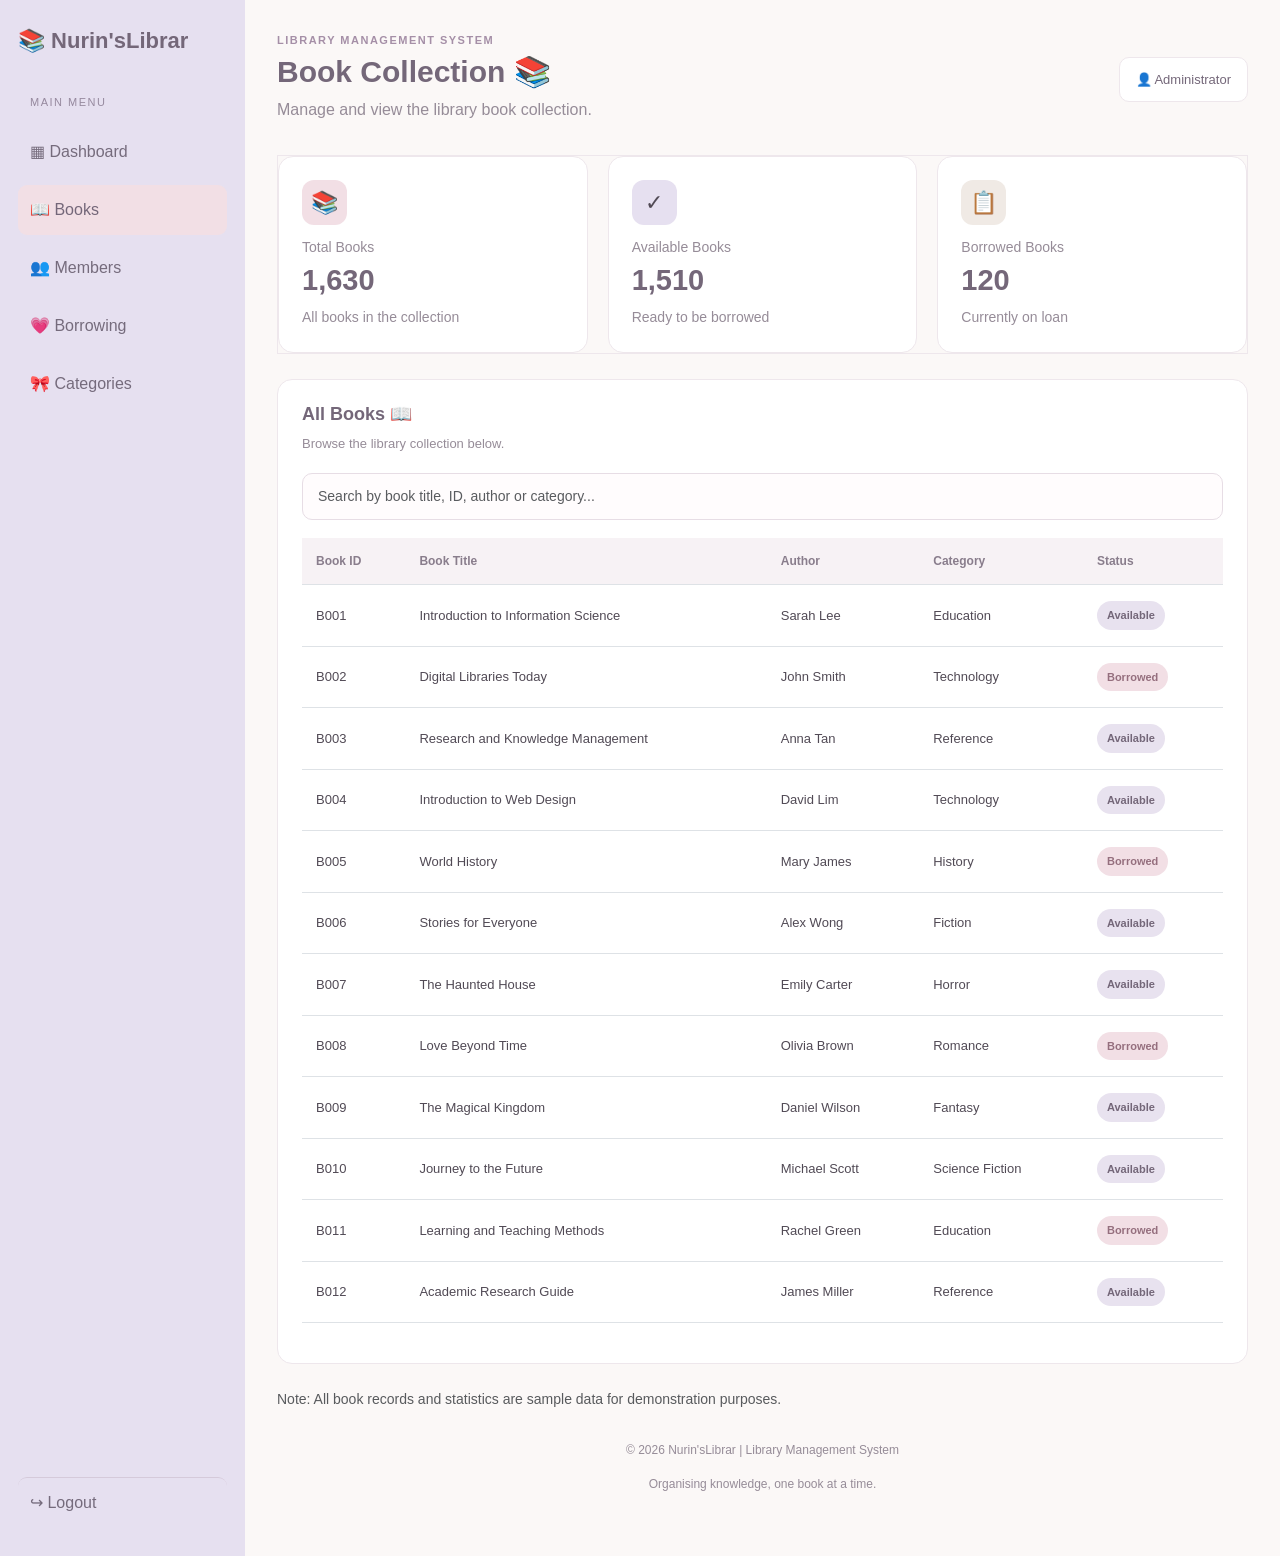
==== books.html @ b4019774 "Add files via upload" ====
<!DOCTYPE html>
<html lang="en">
<head>
    <meta charset="UTF-8">
    <meta name="viewport" content="width=device-width, initial-scale=1.0">

    <title>Books | Nurin'sLibrar</title>

    <link href="https://cdn.jsdelivr.net/npm/bootstrap@5.3.3/dist/css/bootstrap.min.css"
          rel="stylesheet">
    <link rel="stylesheet" href="style.css">
</head>

<body class="dashboard-page">

<div class="dashboard-layout">

    <!-- Sidebar -->
    <aside class="sidebar">
        <h2 class="sidebar-logo">📚 Nurin'sLibrar</h2>

        <p class="sidebar-label">MAIN MENU</p>

        <nav>
            <a href="dashboard.html" class="nav-link">▦ Dashboard</a>
            <a href="books.html" class="nav-link active">📖 Books</a>
            <a href="members.html" class="nav-link">👥 Members</a>
            <a href="borrowing.html" class="nav-link">💗 Borrowing</a>
            <a href="categories.html" class="nav-link">🎀 Categories</a>
        </nav>

        <div class="sidebar-bottom">
            <a href="index.html" class="nav-link logout-link">↪ Logout</a>
        </div>
    </aside>

    <!-- Main Content -->
    <main class="dashboard-content">

        <!-- Header -->
        <header class="dashboard-header">
            <div>
                <p class="welcome-text">LIBRARY MANAGEMENT SYSTEM</p>
                <h1>Book Collection 📚</h1>
                <p>Manage and view the library book collection.</p>
            </div>

            <div class="admin-badge">👤 Administrator</div>
        </header>

        <!-- Statistics Cards -->
        <section class="stats-grid">

            <article class="stat-card">
                <div class="stat-icon books-icon">📚</div>
                <p>Total Books</p>
                <h2>1,630</h2>
                <small>All books in the collection</small>
            </article>

            <article class="stat-card">
                <div class="stat-icon members-icon">✓</div>
                <p>Available Books</p>
                <h2>1,510</h2>
                <small>Ready to be borrowed</small>
            </article>

            <article class="stat-card">
                <div class="stat-icon borrowed-icon">📋</div>
                <p>Borrowed Books</p>
                <h2>120</h2>
                <small>Currently on loan</small>
            </article>

        </section>

        <!-- All Books Table -->
        <section class="dashboard-panel">

            <div class="panel-heading">
                <div>
                    <h2>All Books 📖</h2>
                    <p>Browse the library collection below.</p>
                </div>
            </div>

            <!-- Search Bar -->
            <div class="search-box">

                <input
                    type="search"
                    id="bookSearch"
                    class="form-control"
                    placeholder="Search by book title, ID, author or category..."
                    aria-label="Search books"
                >

                <p id="bookSearchMessage" class="search-message"></p>

            </div>

            <!-- Books Table -->
            <div class="table-responsive">

                <table class="table align-middle table-hover">

                    <thead>
                        <tr>
                            <th>Book ID</th>
                            <th>Book Title</th>
                            <th>Author</th>
                            <th>Category</th>
                            <th>Status</th>
                        </tr>
                    </thead>

                    <tbody>

                        <!-- Education -->
                        <tr>
                            <td>B001</td>
                            <td>Introduction to Information Science</td>
                            <td>Sarah Lee</td>
                            <td>Education</td>
                            <td><span class="status-available">Available</span></td>
                        </tr>

                        <!-- Technology -->
                        <tr>
                            <td>B002</td>
                            <td>Digital Libraries Today</td>
                            <td>John Smith</td>
                            <td>Technology</td>
                            <td><span class="status-borrowed">Borrowed</span></td>
                        </tr>

                        <!-- Reference -->
                        <tr>
                            <td>B003</td>
                            <td>Research and Knowledge Management</td>
                            <td>Anna Tan</td>
                            <td>Reference</td>
                            <td><span class="status-available">Available</span></td>
                        </tr>

                        <!-- Technology -->
                        <tr>
                            <td>B004</td>
                            <td>Introduction to Web Design</td>
                            <td>David Lim</td>
                            <td>Technology</td>
                            <td><span class="status-available">Available</span></td>
                        </tr>

                        <!-- History -->
                        <tr>
                            <td>B005</td>
                            <td>World History</td>
                            <td>Mary James</td>
                            <td>History</td>
                            <td><span class="status-borrowed">Borrowed</span></td>
                        </tr>

                        <!-- Fiction -->
                        <tr>
                            <td>B006</td>
                            <td>Stories for Everyone</td>
                            <td>Alex Wong</td>
                            <td>Fiction</td>
                            <td><span class="status-available">Available</span></td>
                        </tr>

                        <!-- Horror -->
                        <tr>
                            <td>B007</td>
                            <td>The Haunted House</td>
                            <td>Emily Carter</td>
                            <td>Horror</td>
                            <td><span class="status-available">Available</span></td>
                        </tr>

                        <!-- Romance -->
                        <tr>
                            <td>B008</td>
                            <td>Love Beyond Time</td>
                            <td>Olivia Brown</td>
                            <td>Romance</td>
                            <td><span class="status-borrowed">Borrowed</span></td>
                        </tr>

                        <!-- Fantasy -->
                        <tr>
                            <td>B009</td>
                            <td>The Magical Kingdom</td>
                            <td>Daniel Wilson</td>
                            <td>Fantasy</td>
                            <td><span class="status-available">Available</span></td>
                        </tr>

                        <!-- Science Fiction -->
                        <tr>
                            <td>B010</td>
                            <td>Journey to the Future</td>
                            <td>Michael Scott</td>
                            <td>Science Fiction</td>
                            <td><span class="status-available">Available</span></td>
                        </tr>

                        <!-- Education -->
                        <tr>
                            <td>B011</td>
                            <td>Learning and Teaching Methods</td>
                            <td>Rachel Green</td>
                            <td>Education</td>
                            <td><span class="status-borrowed">Borrowed</span></td>
                        </tr>

                        <!-- Reference -->
                        <tr>
                            <td>B012</td>
                            <td>Academic Research Guide</td>
                            <td>James Miller</td>
                            <td>Reference</td>
                            <td><span class="status-available">Available</span></td>
                        </tr>

                    </tbody>

                </table>

            </div>

        </section>

        <!-- Sample Data Note -->
        <p class="text-muted small mt-3">
            Note: All book records and statistics are sample data for demonstration purposes.
        </p>

        <!-- Footer -->
        <footer class="dashboard-footer">
            <p>© 2026 Nurin'sLibrar | Library Management System</p>
            <p>Organising knowledge, one book at a time.</p>
        </footer>

    </main>

</div>

<script src="script.js"></script>

</body>
</html>
---- style.css ----
/* =================================
   NURIN'S LIBRARY - SOFT PASTEL THEME
================================= */

:root {
    --pink: #F2DFE5;
    --lavender: #E6E0F0;
    --warm-white: #FBF8F7;
    --mauve: #B9A9B9;
    --plum: #746779;
    --pale-grey: #EEEAEF;
    --text: #514A55;
    --muted: #968C98;
    --white: #FFFFFF;
}

body {
    background-color: var(--warm-white);
    color: var(--text);
    font-family: Arial, sans-serif;
}

header h1 {
    font-weight: bold;
    color: var(--plum);
}

section {
    border: 1px solid #EEE7EC;
}

/* Login page */

.login-page {
    min-height: 100vh;
    background: linear-gradient(135deg, #F2DFE5, #E6E0F0, #FBF8F7);
}

.login-container {
    min-height: 100vh;
    display: flex;
    justify-content: center;
    align-items: center;
    padding: 24px;
}

.login-card {
    width: 100%;
    max-width: 420px;
    background: var(--white);
    padding: 36px;
    border-radius: 20px;
    box-shadow: 0 10px 35px rgba(116, 103, 121, 0.10);
    border: 1px solid #F0E8ED;
}

.login-card h1 {
    color: var(--plum);
    font-weight: bold;
    font-size: 30px;
}

.login-card h2 {
    font-size: 23px;
    margin-top: 25px;
    color: var(--text);
}

.book-icon {
    font-size: 42px;
    margin-bottom: 8px;
}

.login-button {
    background-color: var(--plum);
    color: white;
    padding: 11px;
    border-radius: 9px;
    border: none;
}

.login-button:hover {
    background-color: #62556A;
    color: white;
}

.error-message {
    color: #C56F82;
    font-size: 14px;
}

/* Dashboard layout */

.dashboard-page {
    margin: 0;
    background: var(--warm-white);
    color: var(--text);
}

.dashboard-layout {
    display: flex;
    min-height: 100vh;
}

.sidebar {
    width: 245px;
    flex-shrink: 0;
    background: var(--lavender);
    color: var(--plum);
    padding: 28px 18px;
    display: flex;
    flex-direction: column;
}

.sidebar-logo {
    font-size: 22px;
    font-weight: bold;
    margin-bottom: 40px;
    color: var(--plum);
}

.sidebar-label {
    font-size: 11px;
    letter-spacing: 1.5px;
    color: #96899E;
    padding-left: 12px;
}

.sidebar nav {
    display: flex;
    flex-direction: column;
    gap: 8px;
}

.sidebar .nav-link {
    color: #756B7C;
    padding: 13px 12px;
    border-radius: 9px;
    text-decoration: none;
}

.sidebar .nav-link:hover,
.sidebar .nav-link.active {
    background: #F2DFE5;
    color: var(--plum);
}

.sidebar .nav-link span {
    margin-right: 9px;
}

.sidebar-bottom {
    margin-top: auto;
    padding-top: 35px;
}

.logout-link {
    border-top: 1px solid #D5CADA;
}

.dashboard-content {
    flex: 1;
    min-width: 0;
    padding: 32px;
}

.dashboard-header {
    display: flex;
    justify-content: space-between;
    align-items: center;
    gap: 16px;
    margin-bottom: 28px;
}

.dashboard-header h1 {
    font-size: 30px;
    font-weight: bold;
    margin-bottom: 8px;
    color: var(--plum);
}

.dashboard-header p {
    color: var(--muted);
    margin-bottom: 5px;
}

.dashboard-header .welcome-text {
    color: #A58FA7;
    font-size: 11px;
    letter-spacing: 1.5px;
    font-weight: bold;
}

.admin-badge {
    background: var(--white);
    padding: 12px 16px;
    border-radius: 10px;
    font-size: 13px;
    border: 1px solid #EEE7EC;
    color: var(--plum);
}

/* Statistics */

.stats-grid {
    display: grid;
    grid-template-columns: repeat(3, minmax(0, 1fr));
    gap: 20px;
    margin-bottom: 25px;
}

.stat-card {
    background: var(--white);
    border: 1px solid #EEE7EC;
    border-radius: 15px;
    padding: 23px;
}

.stat-card p {
    color: var(--muted);
    font-size: 14px;
    margin: 12px 0 5px;
}

.stat-card h2 {
    font-size: 29px;
    font-weight: bold;
    color: var(--plum);
}

.stat-card small {
    color: var(--muted);
}

.stat-icon {
    width: 45px;
    height: 45px;
    display: flex;
    justify-content: center;
    align-items: center;
    border-radius: 12px;
    font-size: 22px;
}

.books-icon {
    background: #F2DFE5;
}

.members-icon {
    background: #E6E0F0;
}

.borrowed-icon {
    background: #F0EAE5;
}

/* Dashboard panels */

.dashboard-panel {
    background: var(--white);
    border: 1px solid #EEE7EC;
    border-radius: 15px;
    padding: 24px;
    margin-bottom: 25px;
}

.panel-heading {
    display: flex;
    justify-content: space-between;
    align-items: center;
    gap: 12px;
    margin-bottom: 20px;
}

.panel-heading h2 {
    font-size: 18px;
    font-weight: bold;
    color: var(--plum);
}

.panel-heading p {
    color: var(--muted);
    font-size: 13px;
    margin-bottom: 0;
}

.chart-container {
    position: relative;
    height: 280px;
    width: 100%;
}

.view-all {
    color: var(--plum);
    text-decoration: none;
    font-size: 13px;
    font-weight: bold;
}

/* Tables */

.table thead th {
    background: #F7F2F5;
    color: #897D8C;
    font-size: 12px;
    padding: 14px;
}

.table tbody td {
    font-size: 13px;
    padding: 16px 14px;
    color: var(--text);
}

/* Status labels */

.status-available,
.status-borrowed {
    display: inline-block;
    padding: 6px 10px;
    border-radius: 20px;
    font-size: 11px;
    font-weight: bold;
}

.status-available {
    background: #E8E2EF;
    color: #746779;
}

.status-borrowed {
    background: #F2DFE5;
    color: #956F7E;
}

/* Footer */

.dashboard-footer {
    text-align: center;
    padding: 15px 0;
    color: var(--muted);
    font-size: 12px;
}

/* Search functionality */

.search-box {
    margin-bottom: 18px;
}

.search-box input {
    width: 100%;
    padding: 12px 15px;
    border: 1px solid #E7DDE5;
    border-radius: 10px;
    font-size: 14px;
    background: #FFFCFD;
    color: var(--text);
}

.search-box input:focus {
    border-color: #C8B6CB;
    box-shadow: 0 0 0 3px rgba(185, 169, 185, 0.16);
    outline: none;
}

.search-message {
    margin-top: 9px;
    margin-bottom: 0;
    font-size: 13px;
    color: var(--muted);
}

/* Responsive design */

@media (max-width: 900px) {
    .sidebar {
        width: 200px;
    }

    .dashboard-content {
        padding: 22px;
    }

    .stats-grid {
        grid-template-columns: 1fr;
    }
}

@media (max-width: 600px) {
    .dashboard-layout {
        flex-direction: column;
    }

    .sidebar {
        width: 100%;
        padding: 18px;
    }

    .sidebar-logo {
        margin-bottom: 18px;
    }

    .sidebar nav {
        flex-direction: row;
        flex-wrap: wrap;
    }

    .sidebar .nav-link {
        font-size: 13px;
    }

    .sidebar-bottom {
        margin-top: 12px;
        padding-top: 0;
    }

    .dashboard-content {
        padding: 18px;
    }

    .dashboard-header {
        align-items: flex-start;
        flex-direction: column;
    }

    .dashboard-header h1 {
        font-size: 25px;
    }

    .dashboard-panel {
        padding: 16px;
    }

    .chart-container {
        height: 240px;
    }
}
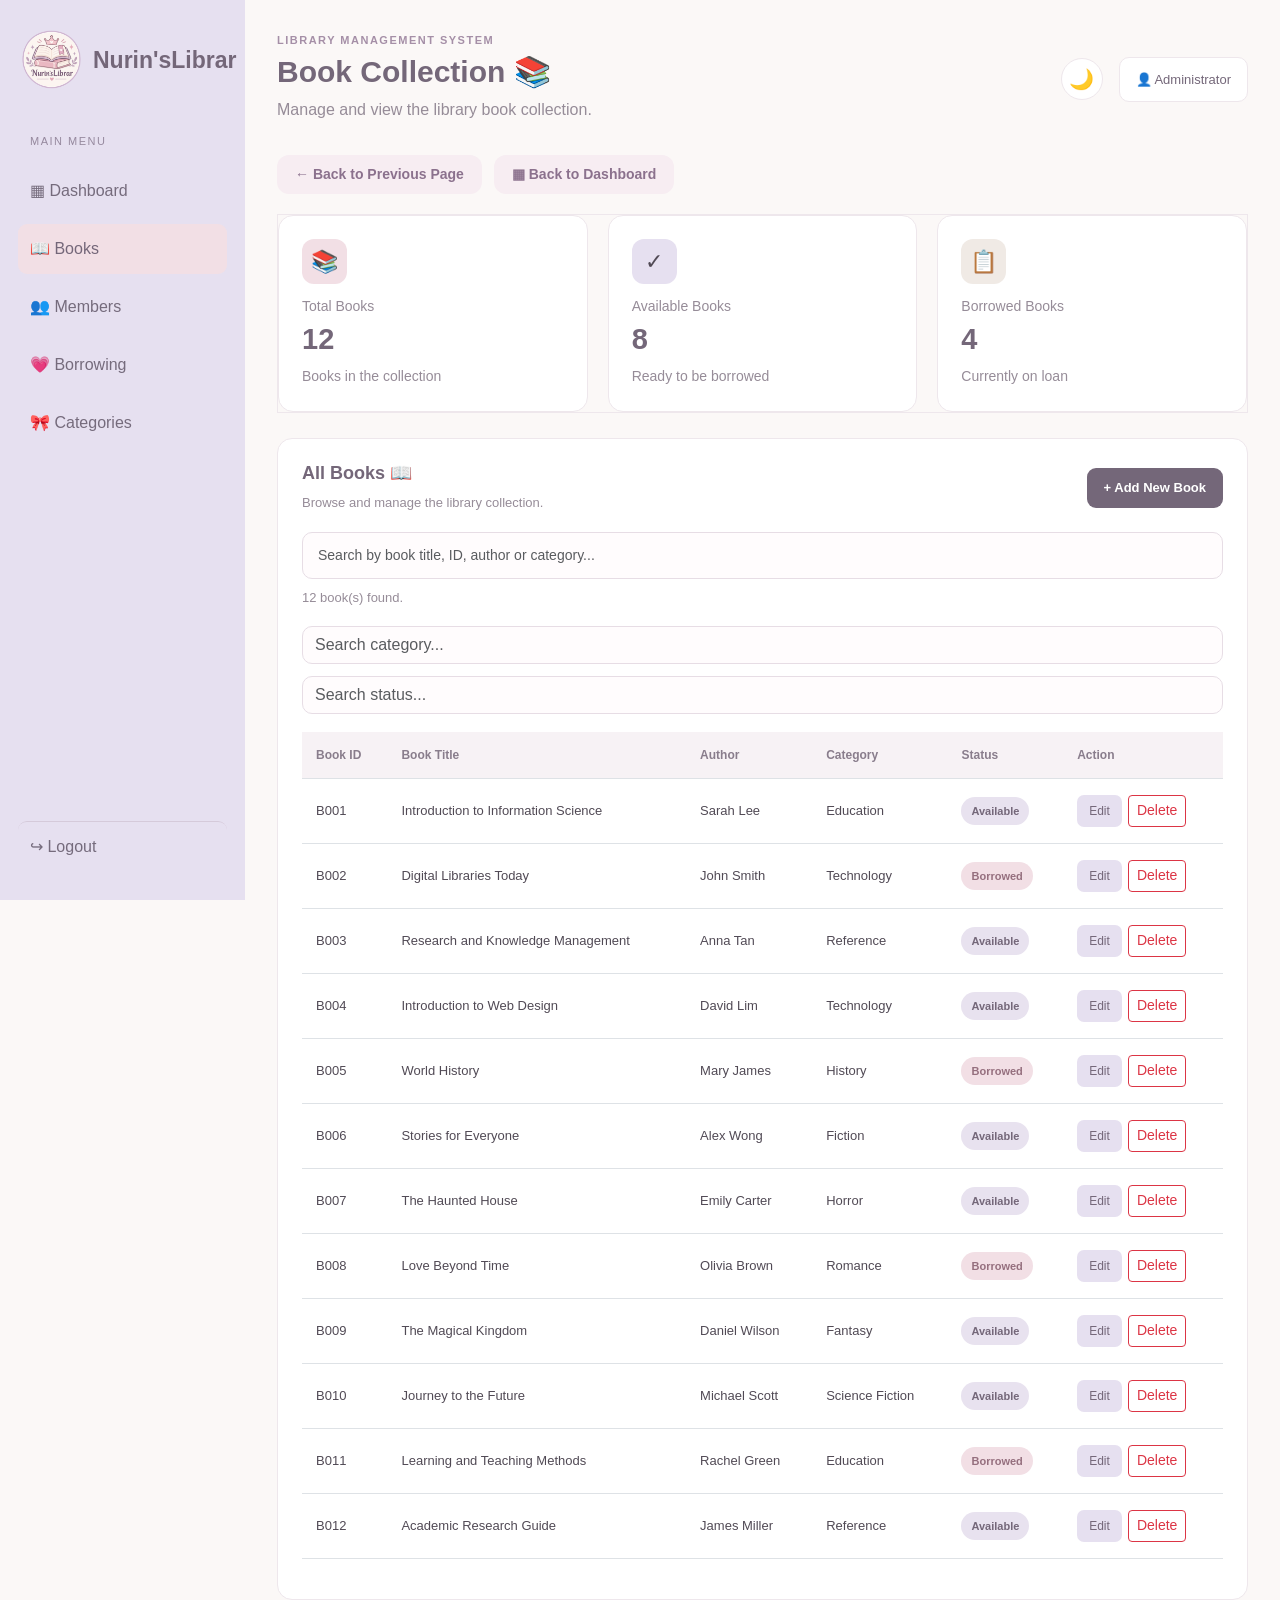
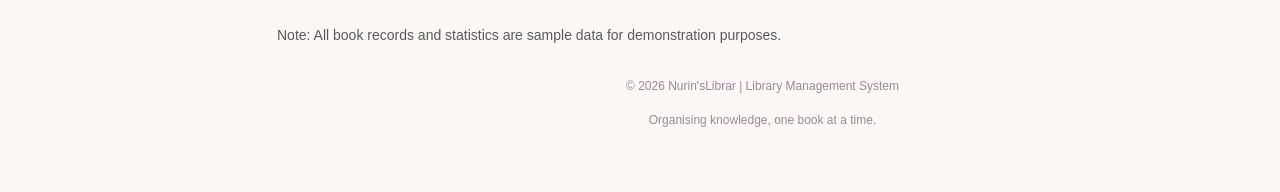
==== commit ab80cb57: "Update latest website changes." ====
--- a/books.html
+++ b/books.html
@@ -3,13 +3,22 @@
 <html lang="en">
 <head>
     <meta charset="UTF-8">
-    <meta name="viewport" content="width=device-width, initial-scale=1.0">
+
+<meta name="keywords" content="Nurin'sLibrar, Books, Book Collection, Library Management System">
+
+<meta name="description" content="Manage, search, edit and organise the book collection using Nurin'sLibrar Library Management System.">
+
+<meta name="author" content="Nurin">
+
+<meta name="viewport" content="width=device-width, initial-scale=1.0">
 
     <title>Books | Nurin'sLibrar</title>
-
+    <link rel="icon" type="image/png" href="favicon.png">
     <link href="https://cdn.jsdelivr.net/npm/bootstrap@5.3.3/dist/css/bootstrap.min.css"
           rel="stylesheet">
+
     <link rel="stylesheet" href="style.css">
+    
 </head>
 
 <body class="dashboard-page">
@@ -18,8 +27,11 @@
 
     <!-- Sidebar -->
     <aside class="sidebar">
-        <h2 class="sidebar-logo">📚 Nurin'sLibrar</h2>
-
+
+        <h2 class="sidebar-logo">
+    <img src="logo nurin.png" alt="Nurin'sLibrar Logo">
+    Nurin'sLibrar
+</h2>
         <p class="sidebar-label">MAIN MENU</p>
 
         <nav>
@@ -33,21 +45,54 @@
         <div class="sidebar-bottom">
             <a href="index.html" class="nav-link logout-link">↪ Logout</a>
         </div>
+
     </aside>
+
 
     <!-- Main Content -->
     <main class="dashboard-content">
 
         <!-- Header -->
         <header class="dashboard-header">
+
             <div>
                 <p class="welcome-text">LIBRARY MANAGEMENT SYSTEM</p>
                 <h1>Book Collection 📚</h1>
                 <p>Manage and view the library book collection.</p>
             </div>
 
-            <div class="admin-badge">👤 Administrator</div>
+            <div class="d-flex align-items-center gap-3">
+
+                <button class="theme-toggle"
+                        type="button"
+                        aria-label="Switch to dark mode"
+                        title="Dark Mode">
+                    🌙
+                </button>
+
+                <div class="admin-badge">👤 Administrator</div>
+
+            </div>
+
         </header>
+
+        
+        <!-- Back Navigation Buttons -->
+        <div class="back-button-container">
+
+            <button type="button"
+                    class="back-button"
+                    onclick="history.back()">
+                ← Back to Previous Page
+            </button>
+
+            <a href="dashboard.html" class="back-button">
+    ▦ Back to Dashboard
+</a>
+
+        </div>
+
+
 
         <!-- Statistics Cards -->
         <section class="stats-grid">
@@ -55,37 +100,47 @@
             <article class="stat-card">
                 <div class="stat-icon books-icon">📚</div>
                 <p>Total Books</p>
-                <h2>1,630</h2>
-                <small>All books in the collection</small>
+                <h2 id="totalBooksCount">1,630</h2>
+                <small>Books in the collection</small>
             </article>
 
             <article class="stat-card">
                 <div class="stat-icon members-icon">✓</div>
                 <p>Available Books</p>
-                <h2>1,510</h2>
+                <h2 id="availableBooksCount">1,510</h2>
                 <small>Ready to be borrowed</small>
             </article>
 
             <article class="stat-card">
                 <div class="stat-icon borrowed-icon">📋</div>
                 <p>Borrowed Books</p>
-                <h2>120</h2>
+                <h2 id="borrowedBooksCount">120</h2>
                 <small>Currently on loan</small>
             </article>
 
         </section>
 
+
         <!-- All Books Table -->
         <section class="dashboard-panel">
 
             <div class="panel-heading">
+
                 <div>
                     <h2>All Books 📖</h2>
-                    <p>Browse the library collection below.</p>
+                    <p>Browse and manage the library collection.</p>
                 </div>
-            </div>
-
-            <!-- Search Bar -->
+
+                <button type="button"
+                        class="add-button"
+                        id="addBookButton">
+                    + Add New Book
+                </button>
+
+            </div>
+
+
+            <!-- Search -->
             <div class="search-box">
 
                 <input
@@ -100,6 +155,51 @@
 
             </div>
 
+
+            <!-- Searchable Filters -->
+            <div class="filter-box">
+
+                <input
+                    type="text"
+                    id="bookCategoryFilter"
+                    class="form-control"
+                    list="bookCategoryOptions"
+                    placeholder="Search category..."
+                    aria-label="Search category filter"
+                    autocomplete="off"
+                >
+
+                <datalist id="bookCategoryOptions">
+                    <option value="Education">
+                    <option value="Technology">
+                    <option value="Reference">
+                    <option value="Fiction">
+                    <option value="Horror">
+                    <option value="Romance">
+                    <option value="Fantasy">
+                    <option value="Science Fiction">
+                    <option value="History">
+                </datalist>
+
+
+                <input
+                    type="text"
+                    id="bookStatusFilter"
+                    class="form-control"
+                    list="bookStatusOptions"
+                    placeholder="Search status..."
+                    aria-label="Search status filter"
+                    autocomplete="off"
+                >
+
+                <datalist id="bookStatusOptions">
+                    <option value="Available">
+                    <option value="Borrowed">
+                </datalist>
+
+            </div>
+
+
             <!-- Books Table -->
             <div class="table-responsive">
 
@@ -112,12 +212,12 @@
                             <th>Author</th>
                             <th>Category</th>
                             <th>Status</th>
+                            <th>Action</th>
                         </tr>
                     </thead>
 
-                    <tbody>
-
-                        <!-- Education -->
+                    <tbody id="bookTableBody">
+
                         <tr>
                             <td>B001</td>
                             <td>Introduction to Information Science</td>
@@ -126,7 +226,6 @@
                             <td><span class="status-available">Available</span></td>
                         </tr>
 
-                        <!-- Technology -->
                         <tr>
                             <td>B002</td>
                             <td>Digital Libraries Today</td>
@@ -135,7 +234,6 @@
                             <td><span class="status-borrowed">Borrowed</span></td>
                         </tr>
 
-                        <!-- Reference -->
                         <tr>
                             <td>B003</td>
                             <td>Research and Knowledge Management</td>
@@ -144,7 +242,6 @@
                             <td><span class="status-available">Available</span></td>
                         </tr>
 
-                        <!-- Technology -->
                         <tr>
                             <td>B004</td>
                             <td>Introduction to Web Design</td>
@@ -153,7 +250,6 @@
                             <td><span class="status-available">Available</span></td>
                         </tr>
 
-                        <!-- History -->
                         <tr>
                             <td>B005</td>
                             <td>World History</td>
@@ -162,7 +258,6 @@
                             <td><span class="status-borrowed">Borrowed</span></td>
                         </tr>
 
-                        <!-- Fiction -->
                         <tr>
                             <td>B006</td>
                             <td>Stories for Everyone</td>
@@ -171,7 +266,6 @@
                             <td><span class="status-available">Available</span></td>
                         </tr>
 
-                        <!-- Horror -->
                         <tr>
                             <td>B007</td>
                             <td>The Haunted House</td>
@@ -180,7 +274,6 @@
                             <td><span class="status-available">Available</span></td>
                         </tr>
 
-                        <!-- Romance -->
                         <tr>
                             <td>B008</td>
                             <td>Love Beyond Time</td>
@@ -189,7 +282,6 @@
                             <td><span class="status-borrowed">Borrowed</span></td>
                         </tr>
 
-                        <!-- Fantasy -->
                         <tr>
                             <td>B009</td>
                             <td>The Magical Kingdom</td>
@@ -198,7 +290,6 @@
                             <td><span class="status-available">Available</span></td>
                         </tr>
 
-                        <!-- Science Fiction -->
                         <tr>
                             <td>B010</td>
                             <td>Journey to the Future</td>
@@ -207,7 +298,6 @@
                             <td><span class="status-available">Available</span></td>
                         </tr>
 
-                        <!-- Education -->
                         <tr>
                             <td>B011</td>
                             <td>Learning and Teaching Methods</td>
@@ -216,7 +306,6 @@
                             <td><span class="status-borrowed">Borrowed</span></td>
                         </tr>
 
-                        <!-- Reference -->
                         <tr>
                             <td>B012</td>
                             <td>Academic Research Guide</td>
@@ -233,10 +322,12 @@
 
         </section>
 
+
         <!-- Sample Data Note -->
         <p class="text-muted small mt-3">
             Note: All book records and statistics are sample data for demonstration purposes.
         </p>
+
 
         <!-- Footer -->
         <footer class="dashboard-footer">
@@ -248,6 +339,149 @@
 
 </div>
 
+
+<!-- ADD / EDIT BOOK MODAL -->
+<div class="modal fade"
+     id="bookModal"
+     tabindex="-1"
+     aria-labelledby="bookModalTitle"
+     aria-hidden="true">
+
+    <div class="modal-dialog modal-dialog-centered">
+
+        <div class="modal-content">
+
+            <form id="bookForm">
+
+                <div class="modal-header">
+
+                    <h5 class="modal-title" id="bookModalTitle">
+                        Add New Book
+                    </h5>
+
+                    <button type="button"
+                            class="btn-close"
+                            data-bs-dismiss="modal"
+                            aria-label="Close">
+                    </button>
+
+                </div>
+
+
+                <div class="modal-body">
+
+                    <input type="hidden" id="bookEditIndex">
+
+                    <div class="mb-3">
+                        <label for="bookId" class="modal-label">
+                            Book ID
+                        </label>
+
+                        <input type="text"
+                               id="bookId"
+                               class="form-control"
+                               placeholder="Example: B013"
+                               required>
+                    </div>
+
+
+                    <div class="mb-3">
+                        <label for="bookTitle" class="modal-label">
+                            Book Title
+                        </label>
+
+                        <input type="text"
+                               id="bookTitle"
+                               class="form-control"
+                               placeholder="Enter book title"
+                               required>
+                    </div>
+
+
+                    <div class="mb-3">
+                        <label for="bookAuthor" class="modal-label">
+                            Author
+                        </label>
+
+                        <input type="text"
+                               id="bookAuthor"
+                               class="form-control"
+                               placeholder="Enter author name"
+                               required>
+                    </div>
+
+
+                    <div class="mb-3">
+                        <label for="bookCategory" class="modal-label">
+                            Category
+                        </label>
+
+                        <select id="bookCategory"
+                                class="form-select"
+                                required>
+
+                            <option value="">Select Category</option>
+                            <option value="Education">Education</option>
+                            <option value="Technology">Technology</option>
+                            <option value="Reference">Reference</option>
+                            <option value="Fiction">Fiction</option>
+                            <option value="Horror">Horror</option>
+                            <option value="Romance">Romance</option>
+                            <option value="Fantasy">Fantasy</option>
+                            <option value="Science Fiction">Science Fiction</option>
+                            <option value="History">History</option>
+
+                        </select>
+                    </div>
+
+
+                    <div class="mb-3">
+                        <label for="bookStatus" class="modal-label">
+                            Status
+                        </label>
+
+                        <select id="bookStatus"
+                                class="form-select"
+                                required>
+
+                            <option value="Available">Available</option>
+                            <option value="Borrowed">Borrowed</option>
+
+                        </select>
+                    </div>
+
+                    <p id="bookFormMessage" class="error-message"></p>
+
+                </div>
+
+
+                <div class="modal-footer">
+
+                    <button type="button"
+                            class="btn btn-secondary"
+                            data-bs-dismiss="modal">
+                        Cancel
+                    </button>
+
+                    <button type="submit" class="add-button">
+                        Save Book
+                    </button>
+
+                </div>
+
+            </form>
+
+        </div>
+
+    </div>
+
+</div>
+
+
+<!-- Bootstrap JavaScript -->
+<script src="https://cdn.jsdelivr.net/npm/bootstrap@5.3.3/dist/js/bootstrap.bundle.min.js"></script>
+
+<!-- Custom JavaScript -->
 <script src="script.js"></script>
 
 </body>
--- a/style.css
+++ b/style.css
@@ -1,6 +1,6 @@
 
 /* =================================
-   NURIN'S LIBRARY - SOFT PASTEL THEME
+   NURIN'SLIBRAR - SOFT PASTEL THEME
 ================================= */
 
 :root {
@@ -13,12 +13,25 @@
     --text: #514A55;
     --muted: #968C98;
     --white: #FFFFFF;
+    --panel: #FFFFFF;
+    --border: #EEE7EC;
+    --table-head: #F7F2F5;
+    --input-bg: #FFFCFD;
+}
+
+/* =================================
+   GENERAL
+================================= */
+
+* {
+    box-sizing: border-box;
 }
 
 body {
     background-color: var(--warm-white);
     color: var(--text);
     font-family: Arial, sans-serif;
+    transition: background-color 0.3s, color 0.3s;
 }
 
 header h1 {
@@ -27,10 +40,12 @@
 }
 
 section {
-    border: 1px solid #EEE7EC;
-}
-
-/* Login page */
+    border: 1px solid var(--border);
+}
+
+/* =================================
+   LOGIN PAGE
+================================= */
 
 .login-page {
     min-height: 100vh;
@@ -90,7 +105,9 @@
     font-size: 14px;
 }
 
-/* Dashboard layout */
+/* =================================
+   DASHBOARD LAYOUT
+================================= */
 
 .dashboard-page {
     margin: 0;
@@ -103,14 +120,21 @@
     min-height: 100vh;
 }
 
+/* Fixed sidebar */
+
 .sidebar {
     width: 245px;
-    flex-shrink: 0;
+    height: 100vh;
+    position: fixed;
+    top: 0;
+    left: 0;
+    z-index: 1000;
     background: var(--lavender);
     color: var(--plum);
     padding: 28px 18px;
     display: flex;
     flex-direction: column;
+    overflow-y: auto;
 }
 
 .sidebar-logo {
@@ -142,7 +166,7 @@
 
 .sidebar .nav-link:hover,
 .sidebar .nav-link.active {
-    background: #F2DFE5;
+    background: var(--pink);
     color: var(--plum);
 }
 
@@ -150,18 +174,23 @@
     margin-right: 9px;
 }
 
+/* Logout stays at bottom */
+
 .sidebar-bottom {
     margin-top: auto;
-    padding-top: 35px;
+    padding-top: 25px;
 }
 
 .logout-link {
     border-top: 1px solid #D5CADA;
 }
+
+/* Main content */
 
 .dashboard-content {
     flex: 1;
     min-width: 0;
+    margin-left: 245px;
     padding: 32px;
 }
 
@@ -197,11 +226,37 @@
     padding: 12px 16px;
     border-radius: 10px;
     font-size: 13px;
-    border: 1px solid #EEE7EC;
-    color: var(--plum);
-}
-
-/* Statistics */
+    border: 1px solid var(--border);
+    color: var(--plum);
+}
+
+/* =================================
+   DARK MODE BUTTON
+================================= */
+
+.theme-toggle {
+    width: 42px;
+    height: 42px;
+    border: 1px solid var(--border);
+    border-radius: 50%;
+    background: var(--white);
+    color: var(--plum);
+    font-size: 20px;
+    cursor: pointer;
+    display: inline-flex;
+    justify-content: center;
+    align-items: center;
+    transition: 0.3s;
+}
+
+.theme-toggle:hover {
+    transform: rotate(15deg);
+    background: var(--pink);
+}
+
+/* =================================
+   STATISTICS
+================================= */
 
 .stats-grid {
     display: grid;
@@ -211,8 +266,8 @@
 }
 
 .stat-card {
-    background: var(--white);
-    border: 1px solid #EEE7EC;
+    background: var(--panel);
+    border: 1px solid var(--border);
     border-radius: 15px;
     padding: 23px;
 }
@@ -255,11 +310,13 @@
     background: #F0EAE5;
 }
 
-/* Dashboard panels */
+/* =================================
+   DASHBOARD PANELS
+================================= */
 
 .dashboard-panel {
-    background: var(--white);
-    border: 1px solid #EEE7EC;
+    background: var(--panel);
+    border: 1px solid var(--border);
     border-radius: 15px;
     padding: 24px;
     margin-bottom: 25px;
@@ -298,22 +355,34 @@
     font-weight: bold;
 }
 
-/* Tables */
+/* =================================
+   TABLES
+================================= */
+
+.table {
+    color: var(--text);
+    --bs-table-bg: transparent;
+    --bs-table-color: var(--text);
+}
 
 .table thead th {
-    background: #F7F2F5;
+    background: var(--table-head);
     color: #897D8C;
     font-size: 12px;
     padding: 14px;
+    white-space: nowrap;
 }
 
 .table tbody td {
     font-size: 13px;
     padding: 16px 14px;
     color: var(--text);
-}
-
-/* Status labels */
+    vertical-align: middle;
+}
+
+/* =================================
+   STATUS LABELS
+================================= */
 
 .status-available,
 .status-borrowed {
@@ -334,7 +403,130 @@
     color: #956F7E;
 }
 
-/* Footer */
+/* =================================
+   SEARCH AND FILTER
+================================= */
+
+.search-box {
+    margin-bottom: 18px;
+}
+
+.search-box input,
+.filter-box select,
+.form-control,
+.form-select {
+    border: 1px solid #E7DDE5;
+    border-radius: 10px;
+    background-color: var(--input-bg);
+    color: var(--text);
+}
+
+.search-box input {
+    width: 100%;
+    padding: 12px 15px;
+    font-size: 14px;
+}
+
+.search-box input:focus,
+.filter-box select:focus,
+.form-control:focus,
+.form-select:focus {
+    border-color: #C8B6CB;
+    box-shadow: 0 0 0 3px rgba(185, 169, 185, 0.16);
+    outline: none;
+}
+
+.search-message {
+    margin-top: 9px;
+    margin-bottom: 0;
+    font-size: 13px;
+    color: var(--muted);
+}
+
+.filter-box {
+    display: flex;
+    flex-wrap: wrap;
+    gap: 12px;
+    margin-bottom: 18px;
+}
+
+.filter-box select {
+    min-width: 170px;
+    padding: 10px 14px;
+    font-size: 13px;
+}
+
+/* =================================
+   ADD / EDIT BUTTONS
+================================= */
+
+.add-button {
+    background: var(--plum);
+    color: white;
+    border: none;
+    padding: 10px 17px;
+    border-radius: 9px;
+    font-size: 13px;
+    font-weight: bold;
+}
+
+.add-button:hover {
+    background: #62556A;
+    color: white;
+}
+
+.edit-button {
+    background: #E6E0F0;
+    color: #746779;
+    border: none;
+    padding: 7px 12px;
+    border-radius: 7px;
+    font-size: 12px;
+}
+
+.edit-button:hover {
+    background: #D5C9E4;
+    color: #51445A;
+}
+
+.action-buttons {
+    display: flex;
+    gap: 6px;
+    white-space: nowrap;
+}
+
+/* Modal form */
+
+.modal-content {
+    background: var(--panel);
+    color: var(--text);
+    border: 1px solid var(--border);
+    border-radius: 16px;
+}
+
+.modal-header {
+    border-bottom: 1px solid var(--border);
+}
+
+.modal-footer {
+    border-top: 1px solid var(--border);
+}
+
+.modal-title {
+    color: var(--plum);
+    font-weight: bold;
+}
+
+.modal-label {
+    color: var(--text);
+    font-size: 13px;
+    font-weight: bold;
+    margin-bottom: 6px;
+}
+
+/* =================================
+   FOOTER
+================================= */
 
 .dashboard-footer {
     text-align: center;
@@ -343,36 +535,125 @@
     font-size: 12px;
 }
 
-/* Search functionality */
-
-.search-box {
-    margin-bottom: 18px;
-}
-
-.search-box input {
-    width: 100%;
-    padding: 12px 15px;
-    border: 1px solid #E7DDE5;
-    border-radius: 10px;
-    font-size: 14px;
-    background: #FFFCFD;
-    color: var(--text);
-}
-
-.search-box input:focus {
-    border-color: #C8B6CB;
-    box-shadow: 0 0 0 3px rgba(185, 169, 185, 0.16);
-    outline: none;
-}
-
-.search-message {
-    margin-top: 9px;
-    margin-bottom: 0;
-    font-size: 13px;
-    color: var(--muted);
-}
-
-/* Responsive design */
+/* =================================
+   DARK MODE THEME
+================================= */
+
+body.dark-mode {
+    --warm-white: #211F25;
+    --text: #E9E3EB;
+    --muted: #B7ACBD;
+    --white: #302B35;
+    --panel: #302B35;
+    --border: #49404E;
+    --table-head: #403745;
+    --input-bg: #39323E;
+
+    background-color: var(--warm-white);
+    color: var(--text);
+}
+
+body.dark-mode .dashboard-page {
+    background: var(--warm-white);
+    color: var(--text);
+}
+
+body.dark-mode .sidebar {
+    background: #332D3A;
+    color: #F0E7F1;
+}
+
+body.dark-mode .sidebar-logo,
+body.dark-mode .sidebar .nav-link,
+body.dark-mode .sidebar-label {
+    color: #E4D8E8;
+}
+
+body.dark-mode .sidebar .nav-link:hover,
+body.dark-mode .sidebar .nav-link.active {
+    background: #514357;
+    color: #FFFFFF;
+}
+
+body.dark-mode .logout-link {
+    border-top-color: #5B5061;
+}
+
+body.dark-mode .dashboard-header h1,
+body.dark-mode .panel-heading h2,
+body.dark-mode .stat-card h2,
+body.dark-mode header h1 {
+    color: #E8D6E8;
+}
+
+body.dark-mode .admin-badge,
+body.dark-mode .stat-card,
+body.dark-mode .dashboard-panel {
+    background: var(--panel);
+    border-color: var(--border);
+    color: var(--text);
+}
+
+body.dark-mode .table,
+body.dark-mode .table tbody td {
+    color: var(--text);
+}
+
+body.dark-mode .table thead th {
+    background: var(--table-head);
+    color: #E4D8E8;
+}
+
+body.dark-mode .table-hover tbody tr:hover > * {
+    --bs-table-accent-bg: #403745;
+    color: var(--text);
+}
+
+body.dark-mode .search-box input,
+body.dark-mode .filter-box select,
+body.dark-mode .form-control,
+body.dark-mode .form-select {
+    background: var(--input-bg);
+    color: var(--text);
+    border-color: var(--border);
+}
+
+body.dark-mode .search-box input::placeholder {
+    color: #B7ACBD;
+}
+
+body.dark-mode .theme-toggle {
+    background: #403745;
+    border-color: #5B5061;
+    color: #F6DFA2;
+}
+
+body.dark-mode .modal-content {
+    background: var(--panel);
+    color: var(--text);
+}
+
+body.dark-mode .modal-header,
+body.dark-mode .modal-footer {
+    border-color: var(--border);
+}
+
+body.dark-mode .modal-title,
+body.dark-mode .modal-label {
+    color: #E8D6E8;
+}
+
+body.dark-mode .btn-close {
+    filter: invert(1);
+}
+
+body.dark-mode .text-muted {
+    color: var(--muted) !important;
+}
+
+/* =================================
+   RESPONSIVE DESIGN
+================================= */
 
 @media (max-width: 900px) {
     .sidebar {
@@ -380,6 +661,7 @@
     }
 
     .dashboard-content {
+        margin-left: 200px;
         padding: 22px;
     }
 
@@ -390,11 +672,14 @@
 
 @media (max-width: 600px) {
     .dashboard-layout {
-        flex-direction: column;
+        display: block;
     }
 
     .sidebar {
+        position: relative;
         width: 100%;
+        height: auto;
+        min-height: auto;
         padding: 18px;
     }
 
@@ -417,6 +702,7 @@
     }
 
     .dashboard-content {
+        margin-left: 0;
         padding: 18px;
     }
 
@@ -436,4 +722,227 @@
     .chart-container {
         height: 240px;
     }
-}
+
+    .filter-box {
+        flex-direction: column;
+    }
+
+    .filter-box select {
+        width: 100%;
+    }
+
+    .panel-heading {
+        align-items: flex-start;
+        flex-direction: column;
+    }
+}
+.sidebar-logo {
+    display: flex;
+    align-items: center;
+    gap: 10px;
+    font-size: 23px;
+}
+
+.sidebar-logo img {
+    width: 65px;
+    height: 65px;
+    object-fit: contain;
+    flex-shrink: 0;
+}
+
+/* LOGIN PAGE LOGO */
+
+.login-logo {
+    width: 90px;
+    height: 90px;
+    object-fit: contain;
+    display: block;
+    margin: 0 auto 15px;
+}
+
+
+/* BACK NAVIGATION BUTTONS */
+
+.back-button-container {
+    display: flex;
+    align-items: center;
+    gap: 12px;
+    flex-wrap: wrap;
+    margin: 15px 0 20px;
+}
+
+.back-button {
+    display: inline-block;
+    text-decoration: none;
+    border: none;
+    color: #8b718d;
+    background: #f7edf2;
+    padding: 9px 18px;
+    border-radius: 12px;
+    font-size: 14px;
+    font-weight: 600;
+    cursor: pointer;
+    transition: 0.3s ease;
+}
+
+.back-button:hover {
+    background: #eadce9;
+    color: #6f5474;
+    transform: translateY(-2px);
+}
+
+/* =================================
+   NURIN'SLIBRAR - SUMMARY PAGE
+================================= */
+
+.summary-intro {
+    background: linear-gradient(135deg, #f5edf5, #fbf3ed);
+    padding: 35px;
+    border-radius: 18px;
+}
+
+.summary-intro h2 {
+    color: #78647f;
+    font-size: 28px;
+    font-weight: 700;
+    margin-bottom: 12px;
+}
+
+.summary-intro p:last-child {
+    color: #756d78;
+    max-width: 700px;
+    line-height: 1.8;
+}
+
+.summary-feature-grid {
+    display: grid;
+    grid-template-columns: repeat(2, 1fr);
+    gap: 18px;
+}
+
+.summary-feature {
+    background: #fcf8fa;
+    border: 1px solid #eee3eb;
+    border-radius: 16px;
+    padding: 22px;
+    transition: 0.3s ease;
+}
+
+.summary-feature:hover {
+    transform: translateY(-4px);
+    box-shadow: 0 8px 20px rgba(130, 105, 130, 0.10);
+}
+
+.summary-feature span {
+    font-size: 27px;
+}
+
+.summary-feature h3 {
+    color: #806b83;
+    font-size: 17px;
+    margin-top: 12px;
+    font-weight: 700;
+}
+
+.summary-feature p {
+    color: #817985;
+    font-size: 14px;
+    margin-bottom: 0;
+    line-height: 1.6;
+}
+
+.summary-category-list {
+    display: flex;
+    flex-wrap: wrap;
+    gap: 12px;
+}
+
+.summary-category-list span {
+    background: #f5edf4;
+    color: #806b83;
+    border: 1px solid #eadce9;
+    border-radius: 12px;
+    padding: 11px 16px;
+    font-size: 14px;
+    font-weight: 600;
+}
+
+.summary-benefits {
+    display: grid;
+    grid-template-columns: repeat(3, 1fr);
+    gap: 18px;
+}
+
+.summary-benefits > div {
+    display: flex;
+    align-items: flex-start;
+    gap: 12px;
+    background: #fcf8fa;
+    border-radius: 14px;
+    padding: 18px;
+}
+
+.summary-benefits span {
+    font-size: 24px;
+}
+
+.summary-benefits p {
+    color: #817985;
+    font-size: 13px;
+    line-height: 1.7;
+    margin: 0;
+}
+
+.summary-benefits strong {
+    color: #806b83;
+    font-size: 15px;
+}
+
+/* Dark Mode */
+body.dark-mode .summary-intro {
+    background: linear-gradient(135deg, #38303f, #40343d);
+}
+
+body.dark-mode .summary-intro h2,
+body.dark-mode .summary-intro p:last-child,
+body.dark-mode .summary-feature h3,
+body.dark-mode .summary-benefits strong {
+    color: #f1dce9;
+}
+
+body.dark-mode .summary-intro p:last-child,
+body.dark-mode .summary-feature p,
+body.dark-mode .summary-benefits p {
+    color: #ded2df;
+}
+
+body.dark-mode .summary-feature,
+body.dark-mode .summary-benefits > div {
+    background: #302b36;
+    border-color: #49404e;
+}
+
+body.dark-mode .summary-category-list span {
+    background: #39303e;
+    color: #f1dce9;
+    border-color: #514357;
+}
+
+/* Responsive */
+@media (max-width: 768px) {
+    .summary-feature-grid {
+        grid-template-columns: 1fr;
+    }
+
+    .summary-benefits {
+        grid-template-columns: 1fr;
+    }
+
+    .summary-intro {
+        padding: 24px;
+    }
+
+    .summary-intro h2 {
+        font-size: 23px;
+    }
+}
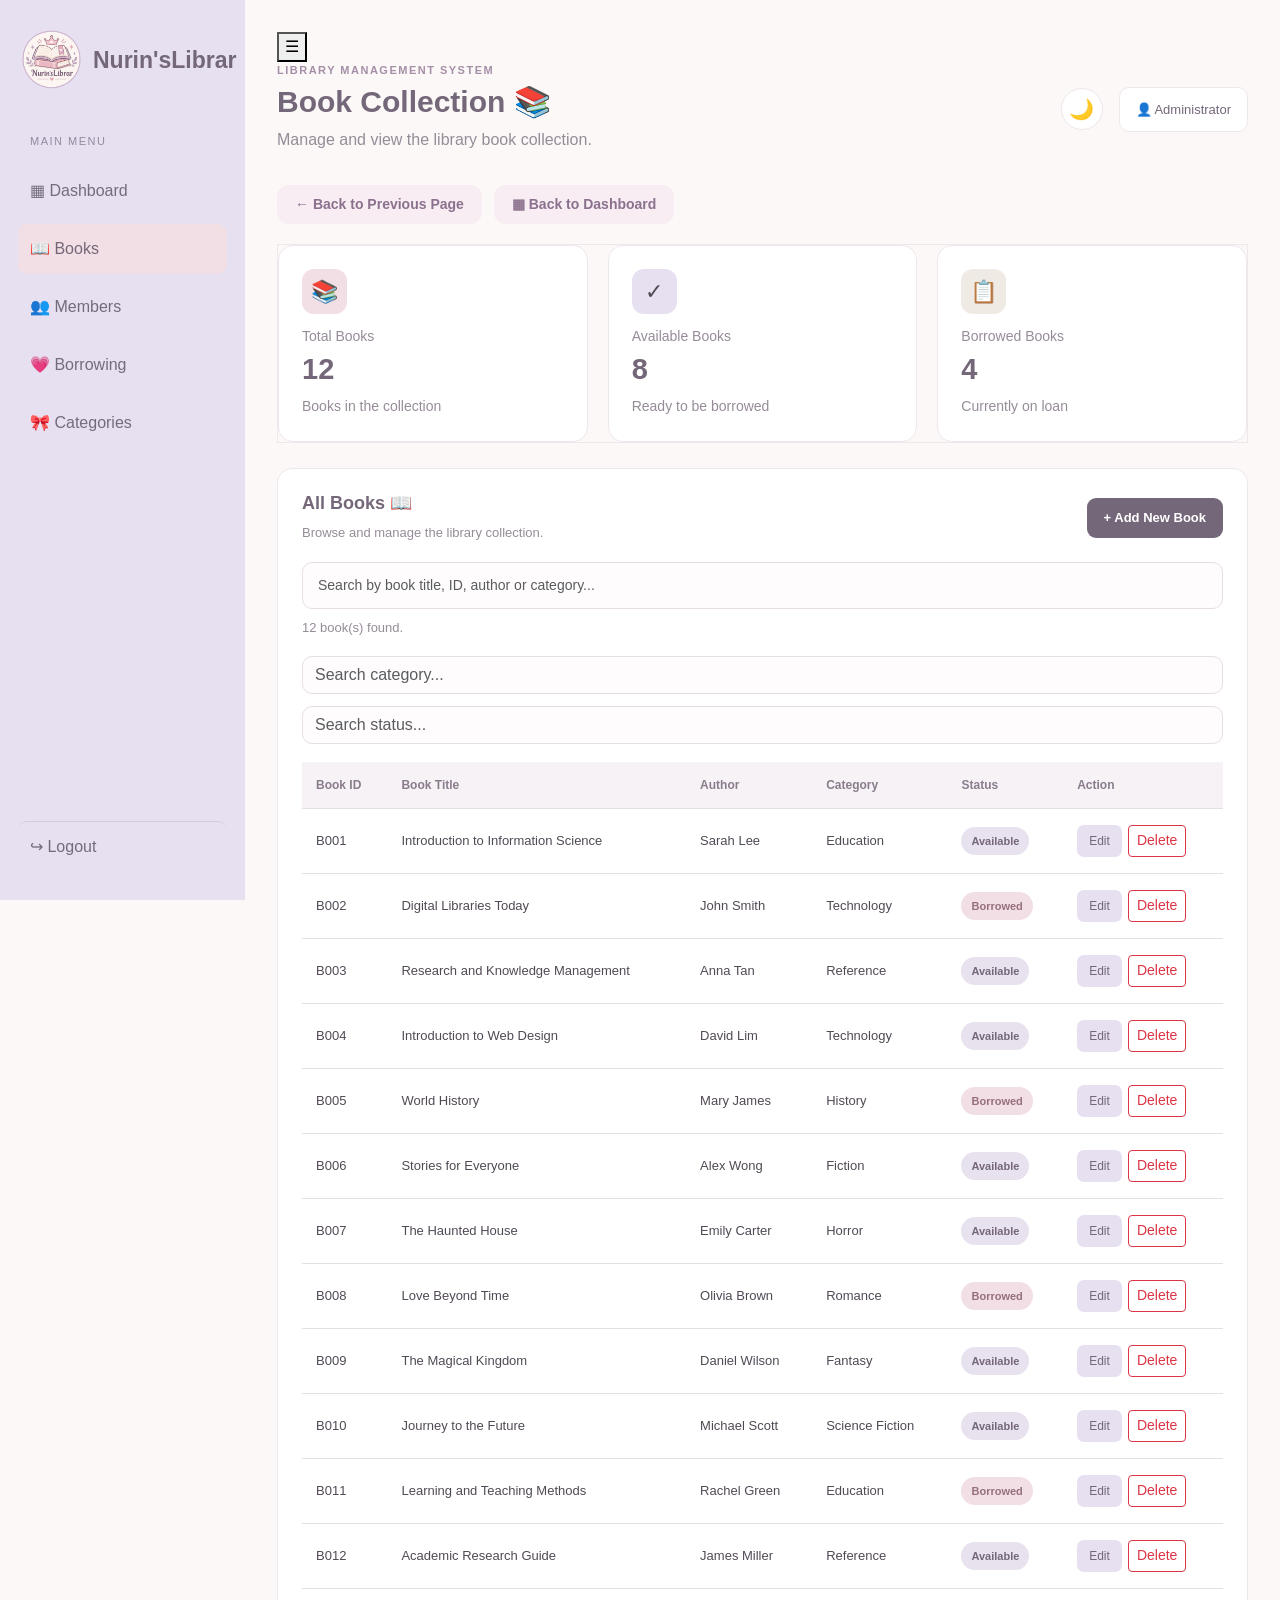
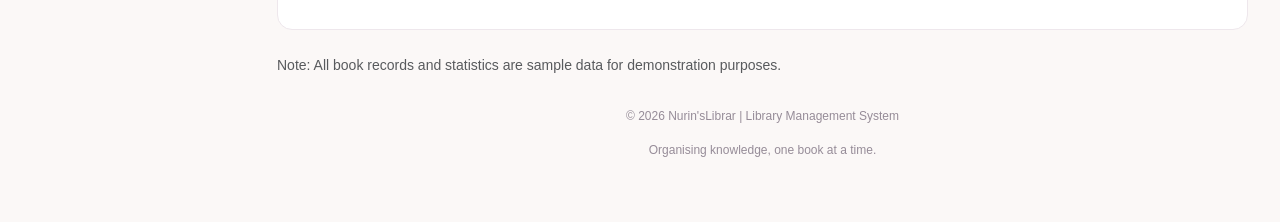
==== commit 473401ec: "Update mobile hamburger navigation" ====
--- a/books.html
+++ b/books.html
@@ -51,6 +51,16 @@
 
     <!-- Main Content -->
     <main class="dashboard-content">
+
+    <!-- Mobile Hamburger Menu -->
+    <button type="button"
+            class="mobile-menu-toggle"
+            aria-label="Open navigation menu"
+            onclick="toggleMobileMenu()">
+        ☰
+    </button>
+
+    <!-- Header -->
 
         <!-- Header -->
         <header class="dashboard-header">
